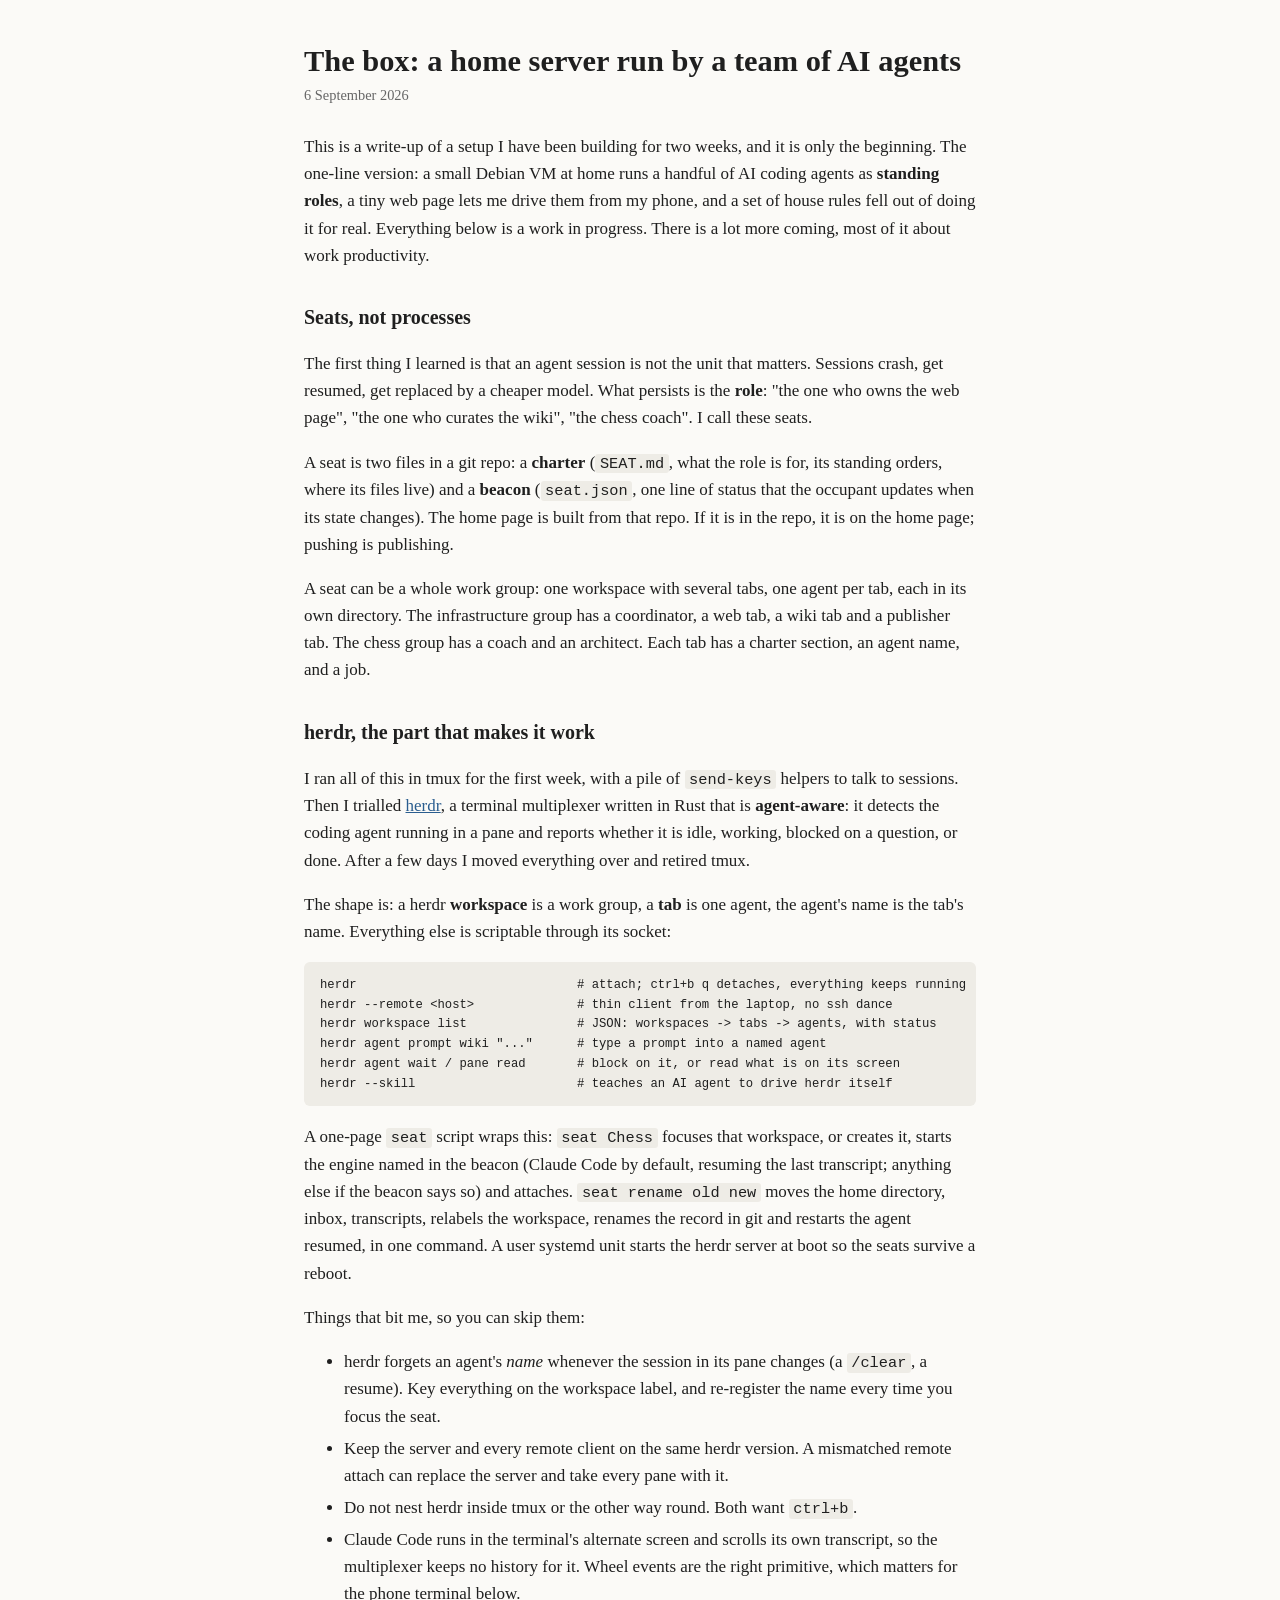
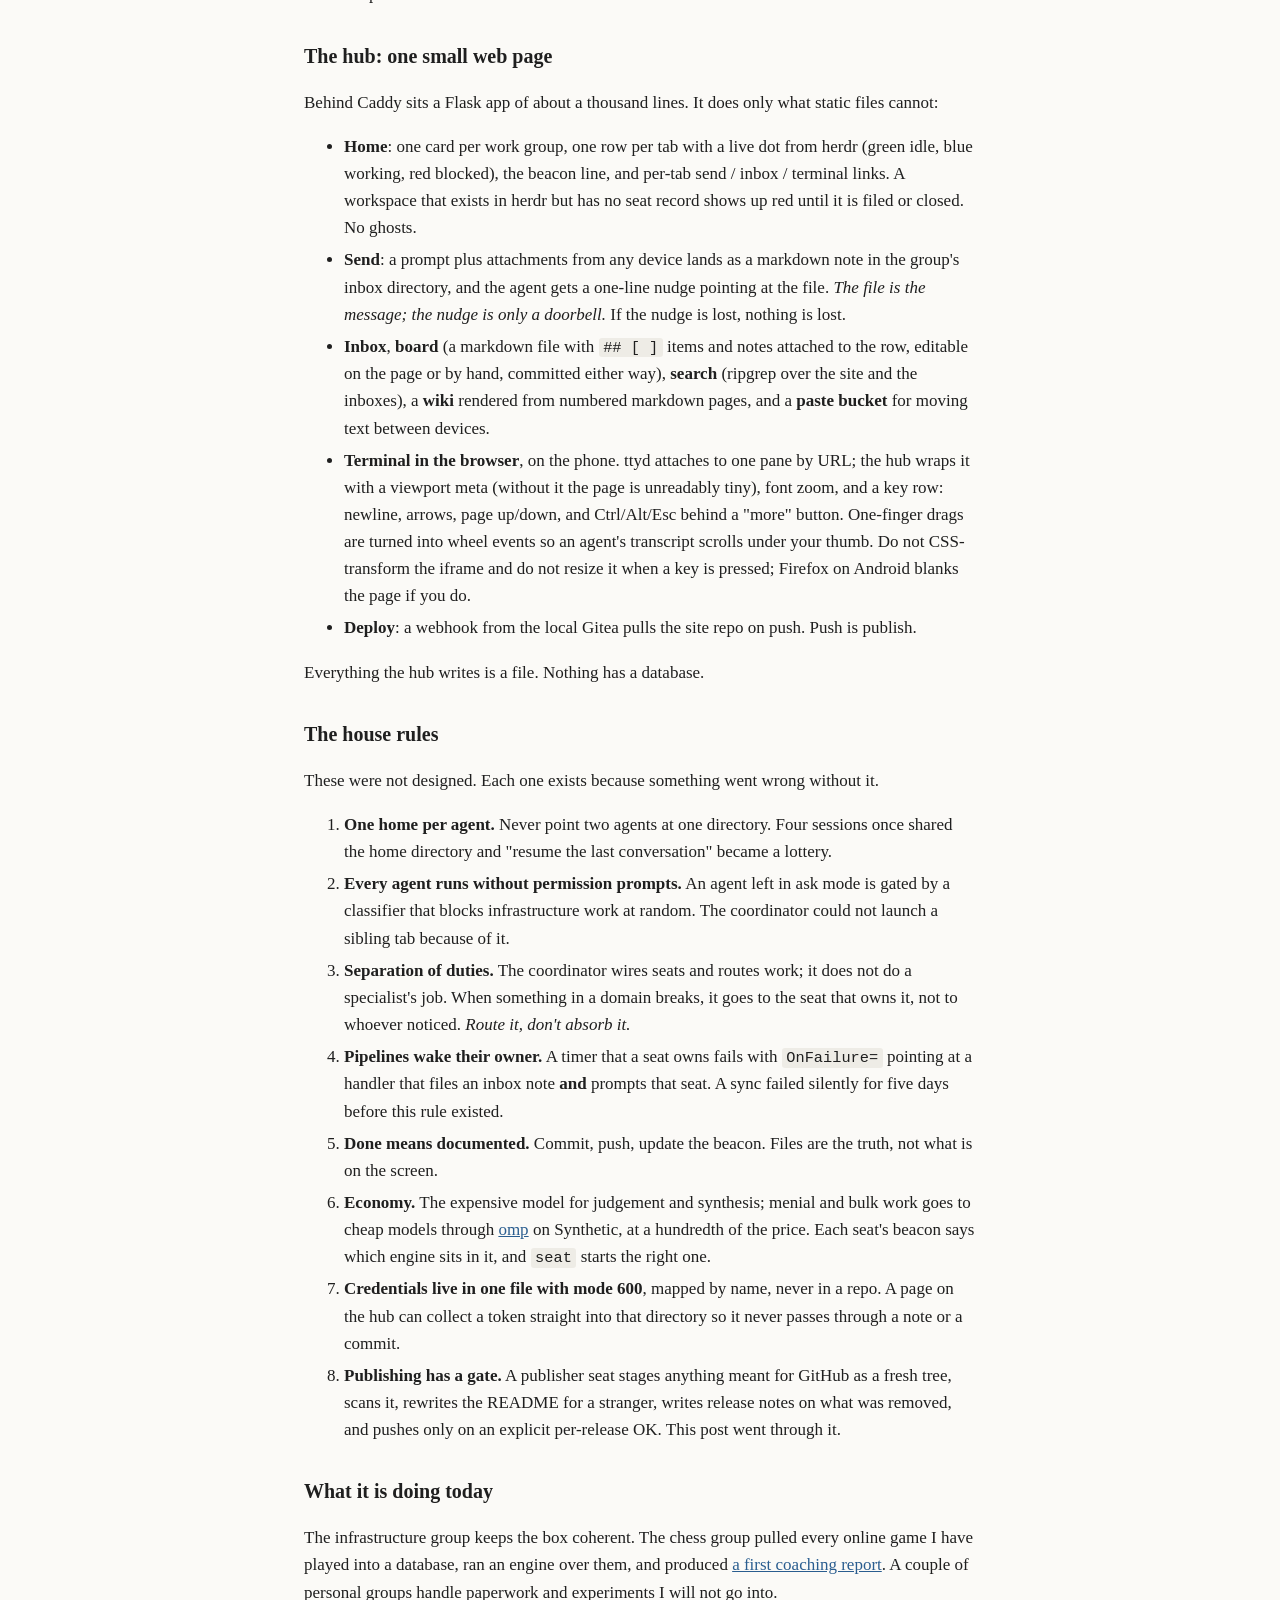
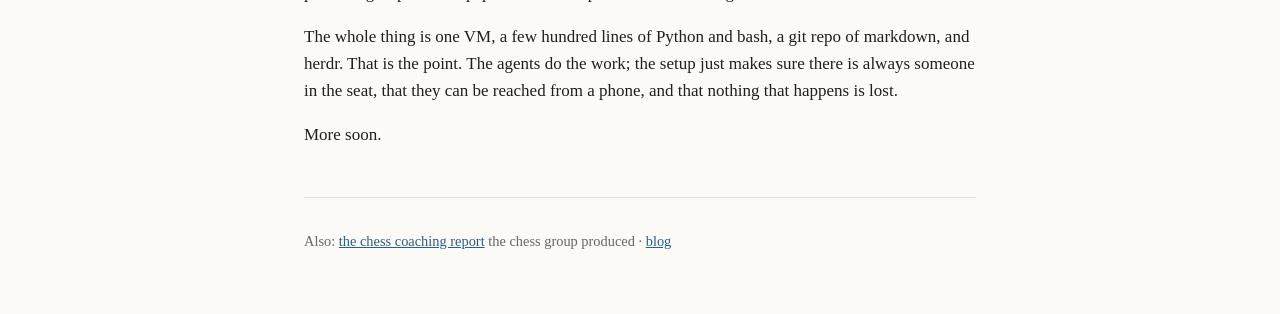
==== index.html @ 10b77f40 "The box: a home server run by a team of AI agents" ====
<!doctype html>
<html lang="en"><head><meta charset="utf-8"><meta name="viewport" content="width=device-width,initial-scale=1">
<title>The box: a home server run by a team of AI agents</title>
<meta name="description" content="A home server run by a team of AI agents: seats, herdr, a small hub, and the house rules that fell out of doing it.">
<style>
:root{--bg:#fbfaf7;--fg:#1f1f1f;--muted:#666;--accent:#2a5d8f;--code:#eeece6;--rule:#ddd}
@media (prefers-color-scheme:dark){:root{--bg:#151617;--fg:#e6e4df;--muted:#9a9a9a;--accent:#7fb2e6;--code:#222426;--rule:#333}}
body{margin:0;background:var(--bg);color:var(--fg);font:17px/1.6 Georgia,"Times New Roman",serif}
main{max-width:42rem;margin:0 auto;padding:2.5rem 1.2rem 4rem}
h1{font-size:1.9rem;line-height:1.2;margin:.2rem 0 .3rem} h2{font-size:1.25rem;margin:2rem 0 .6rem}
p.meta{color:var(--muted);font-size:.9rem;margin:0 0 1.6rem}
a{color:var(--accent)} li{margin:.3rem 0}
pre{background:var(--code);padding:.8rem 1rem;border-radius:6px;overflow-x:auto;font-size:.85rem;line-height:1.45}
code{font-family:ui-monospace,Menlo,Consolas,monospace;font-size:.9em} p code,li code{background:var(--code);padding:.05em .3em;border-radius:3px}
hr{border:0;border-top:1px solid var(--rule);margin:2rem 0}
footer{color:var(--muted);font-size:.9rem;margin-top:3rem}
</style></head><body><main>
<h1>The box: a home server run by a team of AI agents</h1>
<p class="meta">6 September 2026</p>
<p>This is a write-up of a setup I have been building for two weeks, and it is only the beginning. The one-line version: a small Debian VM at home runs a handful of AI coding agents as <strong>standing roles</strong>, a tiny web page lets me drive them from my phone, and a set of house rules fell out of doing it for real. Everything below is a work in progress. There is a lot more coming, most of it about work productivity.</p>
<h2>Seats, not processes</h2>
<p>The first thing I learned is that an agent session is not the unit that matters. Sessions crash, get resumed, get replaced by a cheaper model. What persists is the <strong>role</strong>: "the one who owns the web page", "the one who curates the wiki", "the chess coach". I call these seats.</p>
<p>A seat is two files in a git repo: a <strong>charter</strong> (<code>SEAT.md</code>, what the role is for, its standing orders, where its files live) and a <strong>beacon</strong> (<code>seat.json</code>, one line of status that the occupant updates when its state changes). The home page is built from that repo. If it is in the repo, it is on the home page; pushing is publishing.</p>
<p>A seat can be a whole work group: one workspace with several tabs, one agent per tab, each in its own directory. The infrastructure group has a coordinator, a web tab, a wiki tab and a publisher tab. The chess group has a coach and an architect. Each tab has a charter section, an agent name, and a job.</p>
<h2>herdr, the part that makes it work</h2>
<p>I ran all of this in tmux for the first week, with a pile of <code>send-keys</code> helpers to talk to sessions. Then I trialled <a href="https://herdr.dev">herdr</a>, a terminal multiplexer written in Rust that is <strong>agent-aware</strong>: it detects the coding agent running in a pane and reports whether it is idle, working, blocked on a question, or done. After a few days I moved everything over and retired tmux.</p>
<p>The shape is: a herdr <strong>workspace</strong> is a work group, a <strong>tab</strong> is one agent, the agent's name is the tab's name. Everything else is scriptable through its socket:</p>
<pre><code>herdr                              # attach; ctrl+b q detaches, everything keeps running
herdr --remote &lt;host&gt;              # thin client from the laptop, no ssh dance
herdr workspace list               # JSON: workspaces -&gt; tabs -&gt; agents, with status
herdr agent prompt wiki &quot;...&quot;      # type a prompt into a named agent
herdr agent wait / pane read       # block on it, or read what is on its screen
herdr --skill                      # teaches an AI agent to drive herdr itself
</code></pre>
<p>A one-page <code>seat</code> script wraps this: <code>seat Chess</code> focuses that workspace, or creates it, starts the engine named in the beacon (Claude Code by default, resuming the last transcript; anything else if the beacon says so) and attaches. <code>seat rename old new</code> moves the home directory, inbox, transcripts, relabels the workspace, renames the record in git and restarts the agent resumed, in one command. A user systemd unit starts the herdr server at boot so the seats survive a reboot.</p>
<p>Things that bit me, so you can skip them:</p>
<ul>
<li>herdr forgets an agent's <em>name</em> whenever the session in its pane changes (a <code>/clear</code>, a resume). Key everything on the workspace label, and re-register the name every time you focus the seat.</li>
<li>Keep the server and every remote client on the same herdr version. A mismatched remote attach can replace the server and take every pane with it.</li>
<li>Do not nest herdr inside tmux or the other way round. Both want <code>ctrl+b</code>.</li>
<li>Claude Code runs in the terminal's alternate screen and scrolls its own transcript, so the multiplexer keeps no history for it. Wheel events are the right primitive, which matters for the phone terminal below.</li>
</ul>
<h2>The hub: one small web page</h2>
<p>Behind Caddy sits a Flask app of about a thousand lines. It does only what static files cannot:</p>
<ul>
<li><strong>Home</strong>: one card per work group, one row per tab with a live dot from herdr (green idle, blue working, red blocked), the beacon line, and per-tab send / inbox / terminal links. A workspace that exists in herdr but has no seat record shows up red until it is filed or closed. No ghosts.</li>
<li><strong>Send</strong>: a prompt plus attachments from any device lands as a markdown note in the group's inbox directory, and the agent gets a one-line nudge pointing at the file. <em>The file is the message; the nudge is only a doorbell.</em> If the nudge is lost, nothing is lost.</li>
<li><strong>Inbox</strong>, <strong>board</strong> (a markdown file with <code>## [ ]</code> items and notes attached to the row, editable on the page or by hand, committed either way), <strong>search</strong> (ripgrep over the site and the inboxes), a <strong>wiki</strong> rendered from numbered markdown pages, and a <strong>paste bucket</strong> for moving text between devices.</li>
<li><strong>Terminal in the browser</strong>, on the phone. ttyd attaches to one pane by URL; the hub wraps it with a viewport meta (without it the page is unreadably tiny), font zoom, and a key row: newline, arrows, page up/down, and Ctrl/Alt/Esc behind a "more" button. One-finger drags are turned into wheel events so an agent's transcript scrolls under your thumb. Do not CSS-transform the iframe and do not resize it when a key is pressed; Firefox on Android blanks the page if you do.</li>
<li><strong>Deploy</strong>: a webhook from the local Gitea pulls the site repo on push. Push is publish.</li>
</ul>
<p>Everything the hub writes is a file. Nothing has a database.</p>
<h2>The house rules</h2>
<p>These were not designed. Each one exists because something went wrong without it.</p>
<ol>
<li><strong>One home per agent.</strong> Never point two agents at one directory. Four sessions once shared the home directory and "resume the last conversation" became a lottery.</li>
<li><strong>Every agent runs without permission prompts.</strong> An agent left in ask mode is gated by a classifier that blocks infrastructure work at random. The coordinator could not launch a sibling tab because of it.</li>
<li><strong>Separation of duties.</strong> The coordinator wires seats and routes work; it does not do a specialist's job. When something in a domain breaks, it goes to the seat that owns it, not to whoever noticed. <em>Route it, don't absorb it.</em></li>
<li><strong>Pipelines wake their owner.</strong> A timer that a seat owns fails with <code>OnFailure=</code> pointing at a handler that files an inbox note <strong>and</strong> prompts that seat. A sync failed silently for five days before this rule existed.</li>
<li><strong>Done means documented.</strong> Commit, push, update the beacon. Files are the truth, not what is on the screen.</li>
<li><strong>Economy.</strong> The expensive model for judgement and synthesis; menial and bulk work goes to cheap models through <a href="https://github.com/can1357/oh-my-pi">omp</a> on Synthetic, at a hundredth of the price. Each seat's beacon says which engine sits in it, and <code>seat</code> starts the right one.</li>
<li><strong>Credentials live in one file with mode 600</strong>, mapped by name, never in a repo. A page on the hub can collect a token straight into that directory so it never passes through a note or a commit.</li>
<li><strong>Publishing has a gate.</strong> A publisher seat stages anything meant for GitHub as a fresh tree, scans it, rewrites the README for a stranger, writes release notes on what was removed, and pushes only on an explicit per-release OK. This post went through it.</li>
</ol>
<h2>What it is doing today</h2>
<p>The infrastructure group keeps the box coherent. The chess group pulled every online game I have played into a database, ran an engine over them, and produced <a href="https://davidjrb.github.io/chess/6sep2026/">a first coaching report</a>. A couple of personal groups handle paperwork and experiments I will not go into.</p>
<p>The whole thing is one VM, a few hundred lines of Python and bash, a git repo of markdown, and herdr. That is the point. The agents do the work; the setup just makes sure there is always someone in the seat, that they can be reached from a phone, and that nothing that happens is lost.</p>
<p>More soon.</p>
<footer><hr>Also: <a href="https://davidjrb.github.io/chess/6sep2026/">the chess coaching report</a> the chess group produced · <a href="https://davidjrb.github.io/">blog</a></footer>
</main></body></html>
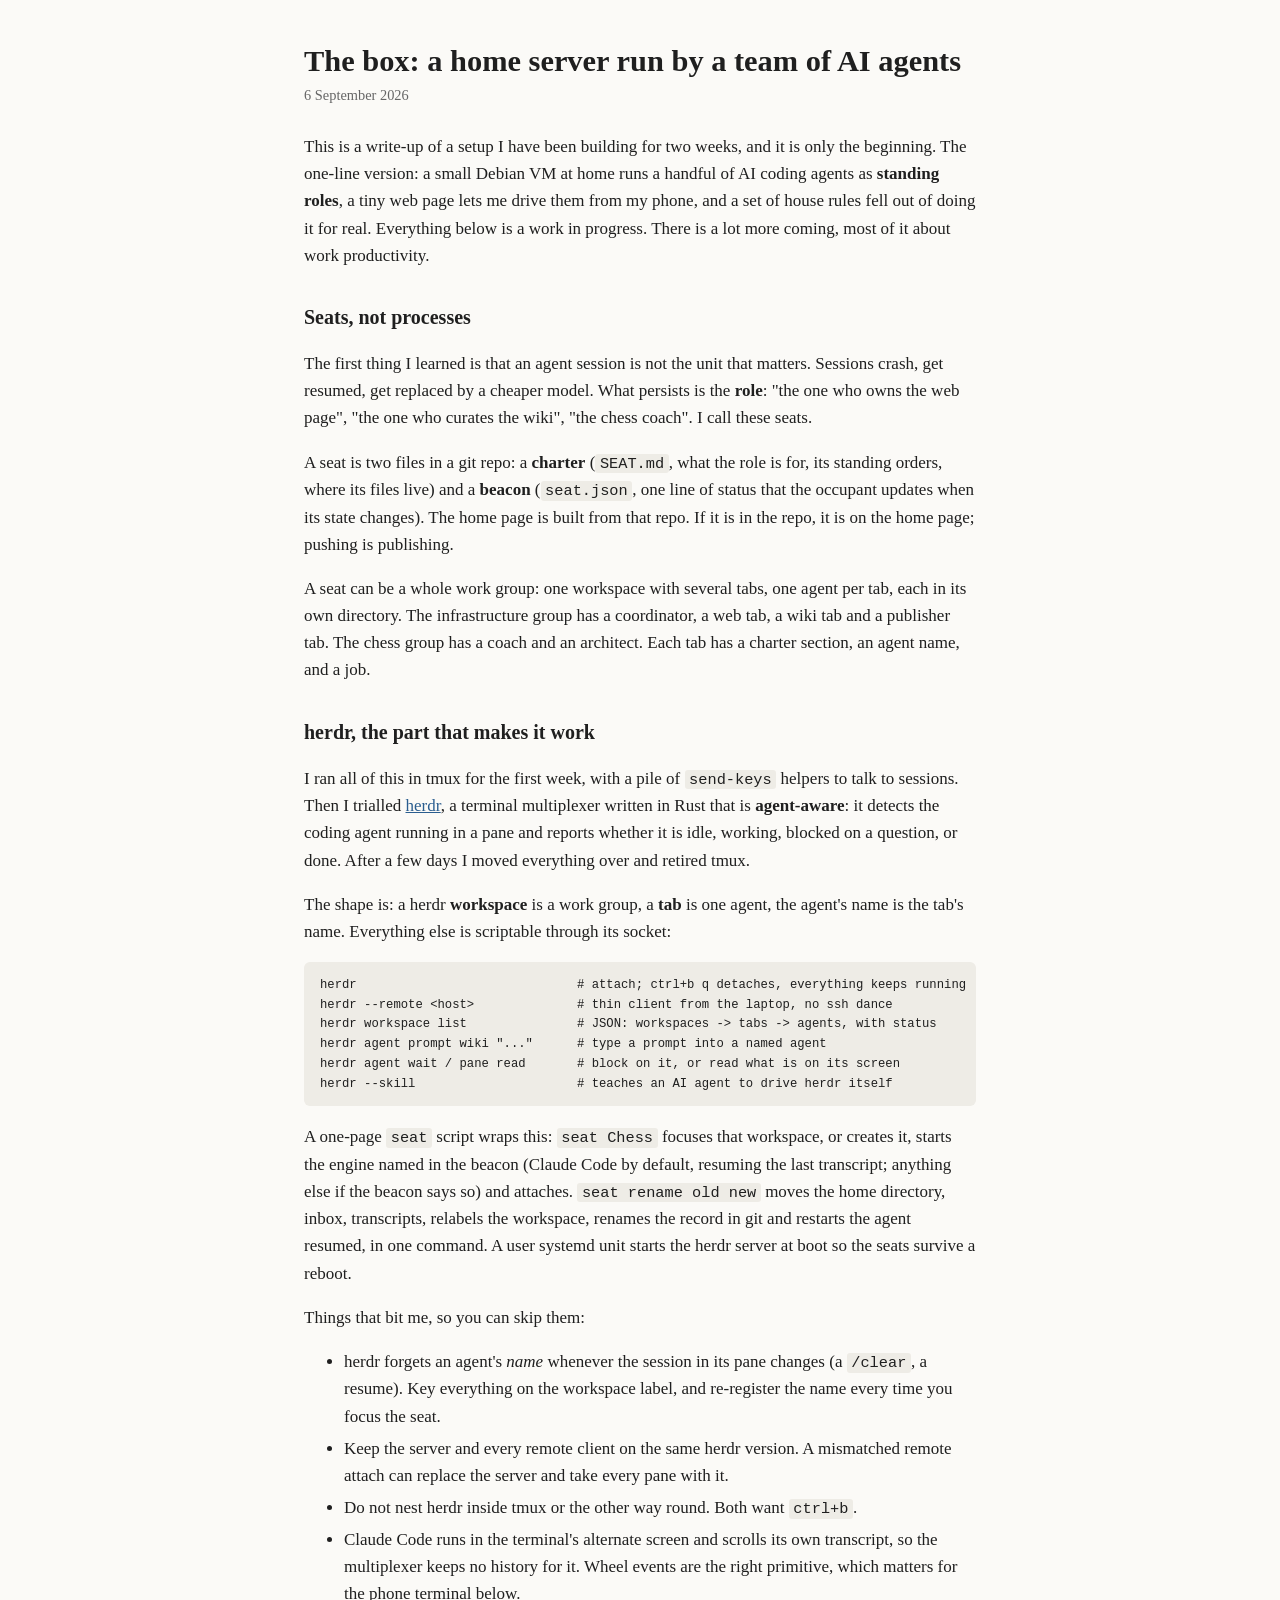
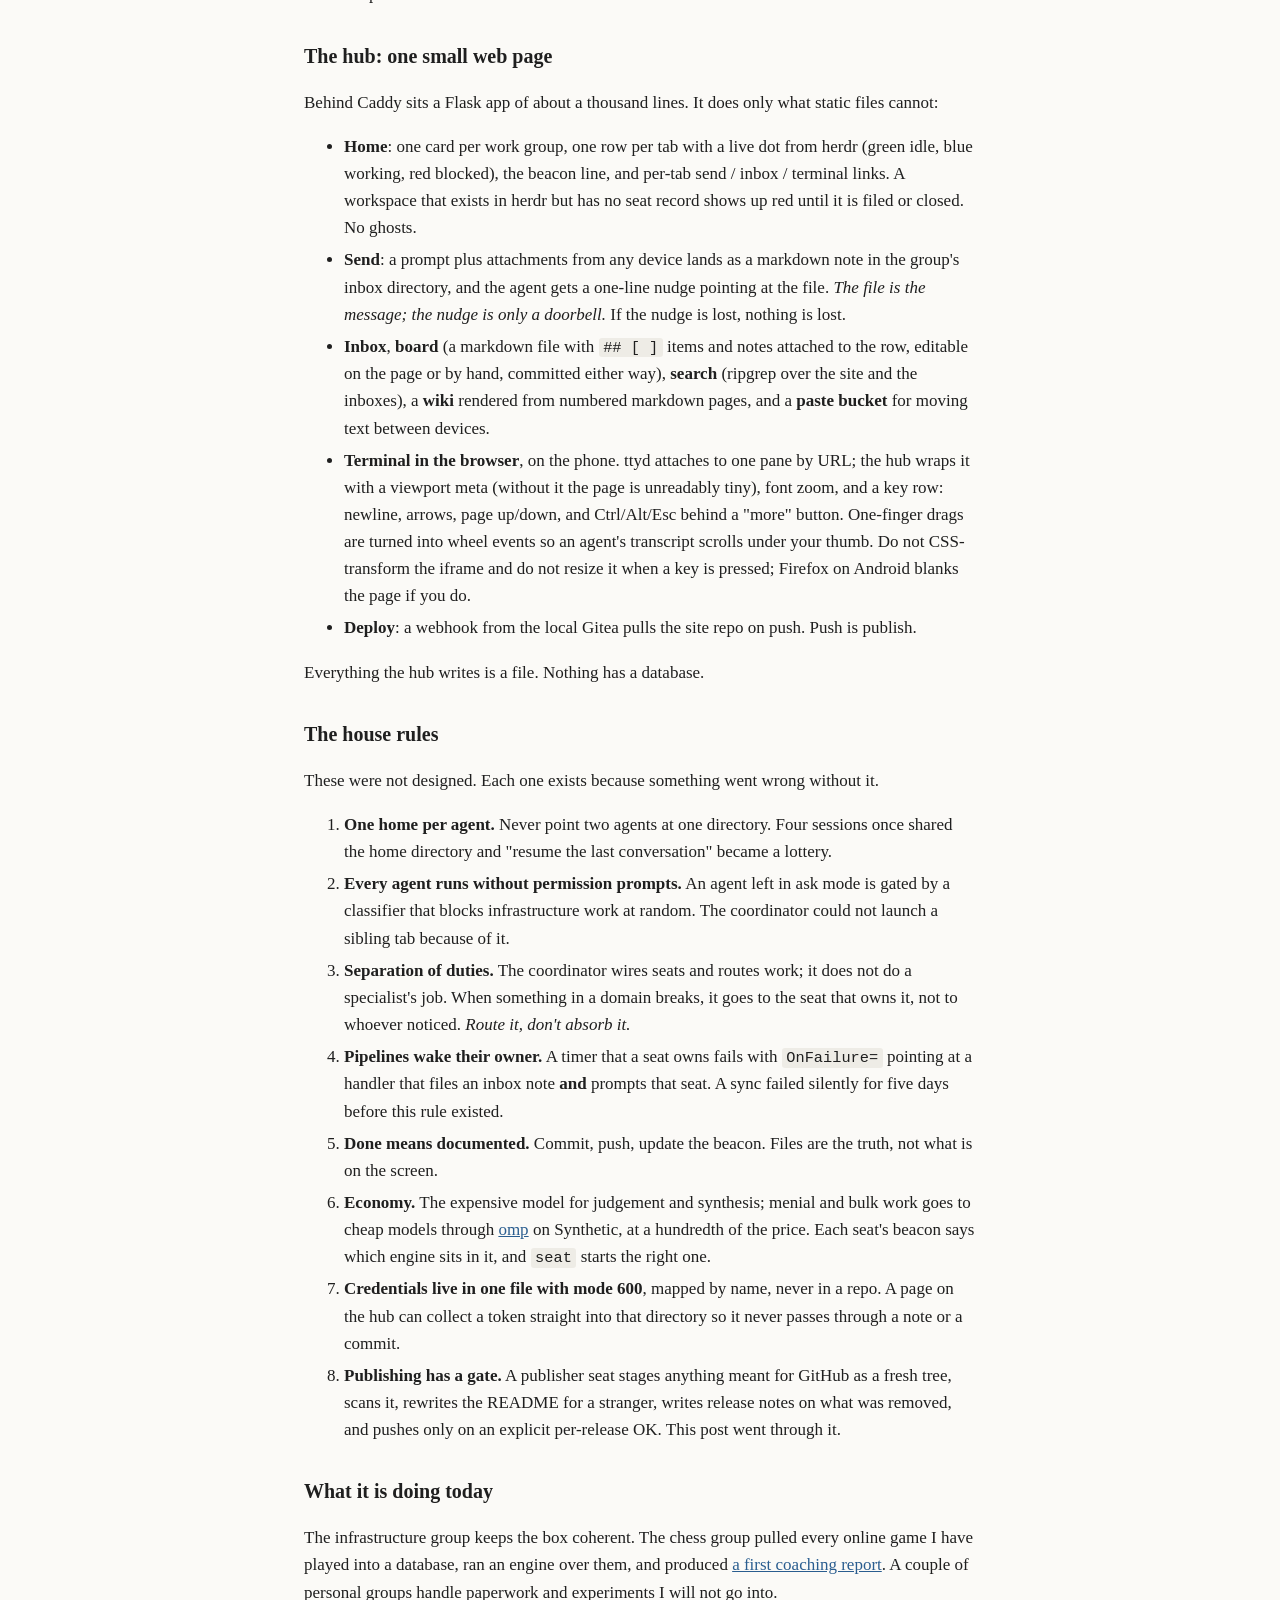
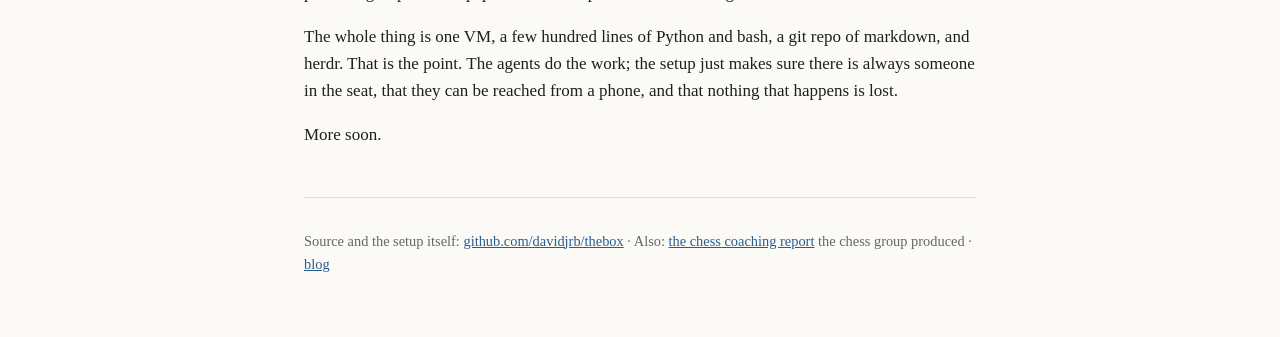
==== commit cc59fba3: "the setup: hub, seat scripts, herdr unit, alert pattern, protocol; README is the write-up" ====
--- a/index.html
+++ b/index.html
@@ -66,5 +66,5 @@
 <p>The infrastructure group keeps the box coherent. The chess group pulled every online game I have played into a database, ran an engine over them, and produced <a href="https://davidjrb.github.io/chess/6sep2026/">a first coaching report</a>. A couple of personal groups handle paperwork and experiments I will not go into.</p>
 <p>The whole thing is one VM, a few hundred lines of Python and bash, a git repo of markdown, and herdr. That is the point. The agents do the work; the setup just makes sure there is always someone in the seat, that they can be reached from a phone, and that nothing that happens is lost.</p>
 <p>More soon.</p>
-<footer><hr>Also: <a href="https://davidjrb.github.io/chess/6sep2026/">the chess coaching report</a> the chess group produced · <a href="https://davidjrb.github.io/">blog</a></footer>
+<footer><hr>Source and the setup itself: <a href="https://github.com/davidjrb/thebox">github.com/davidjrb/thebox</a> · Also: <a href="https://davidjrb.github.io/chess/6sep2026/">the chess coaching report</a> the chess group produced · <a href="https://davidjrb.github.io/">blog</a></footer>
 </main></body></html>
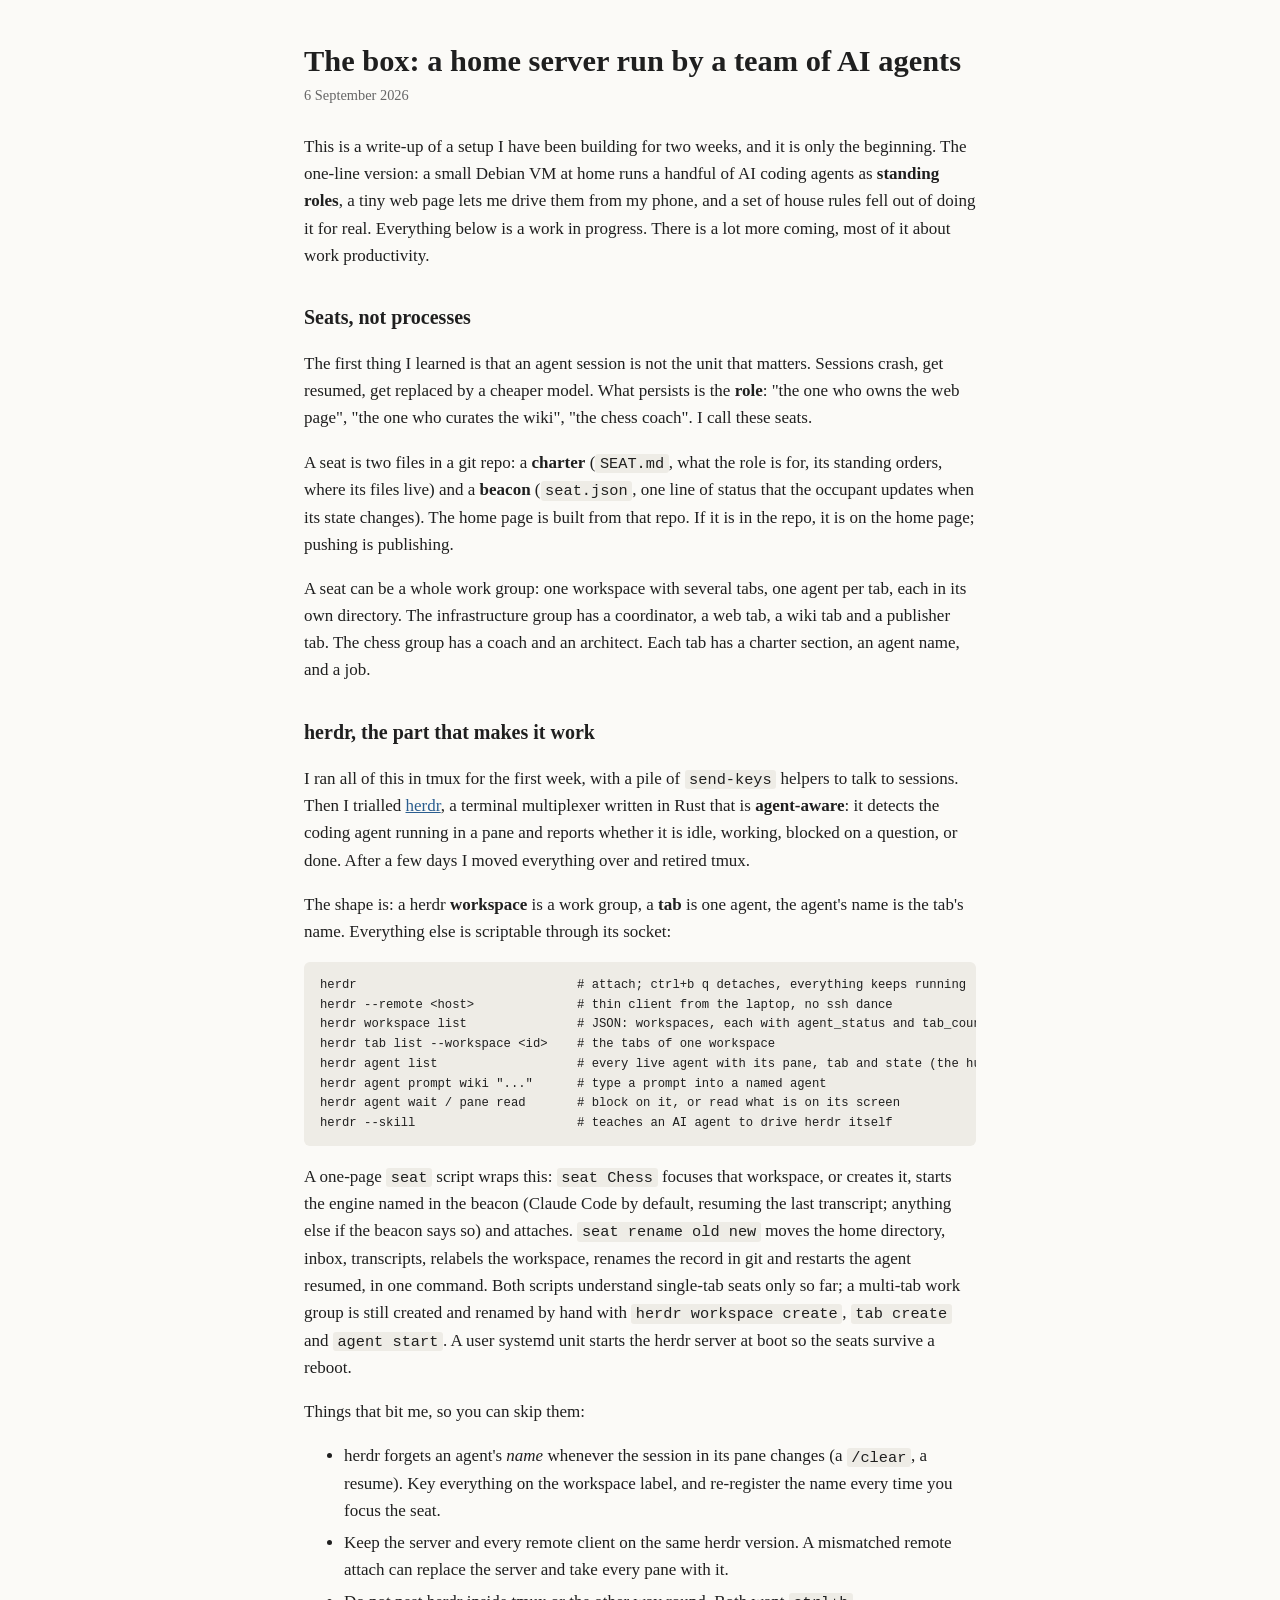
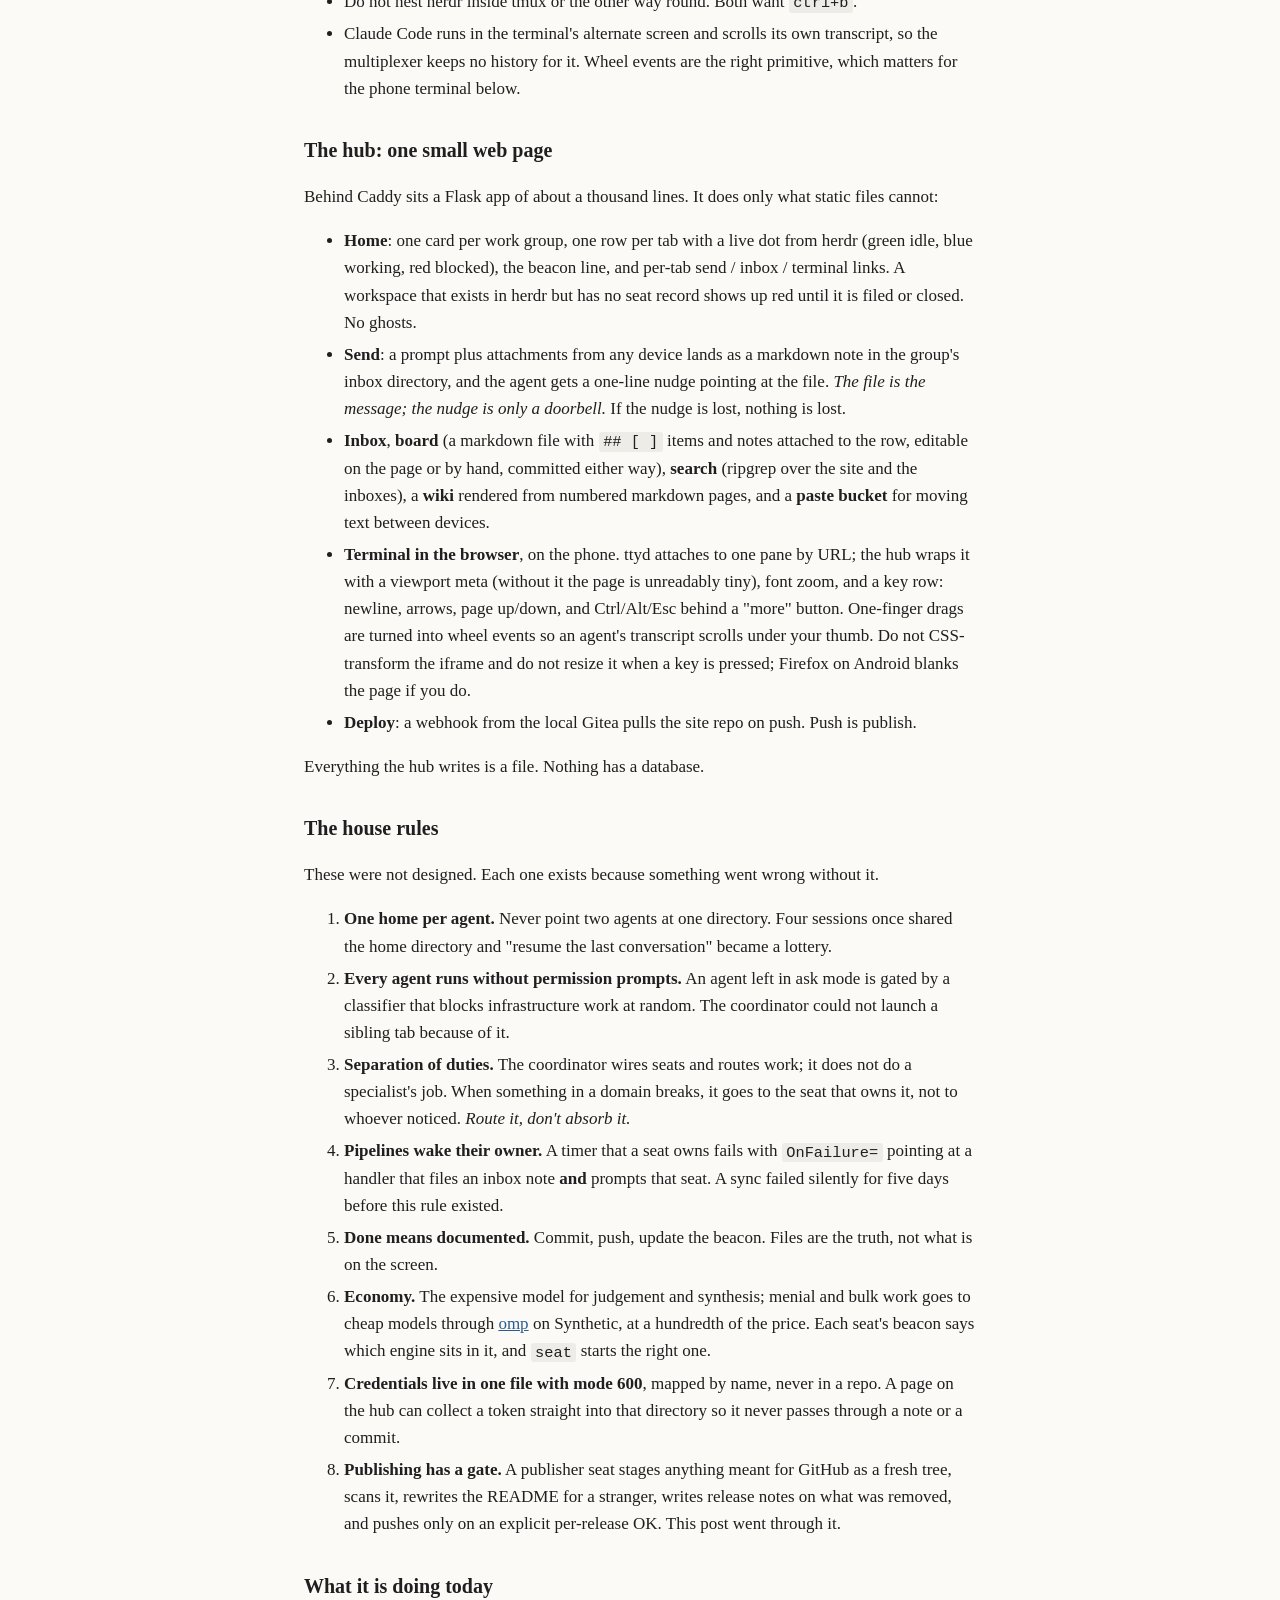
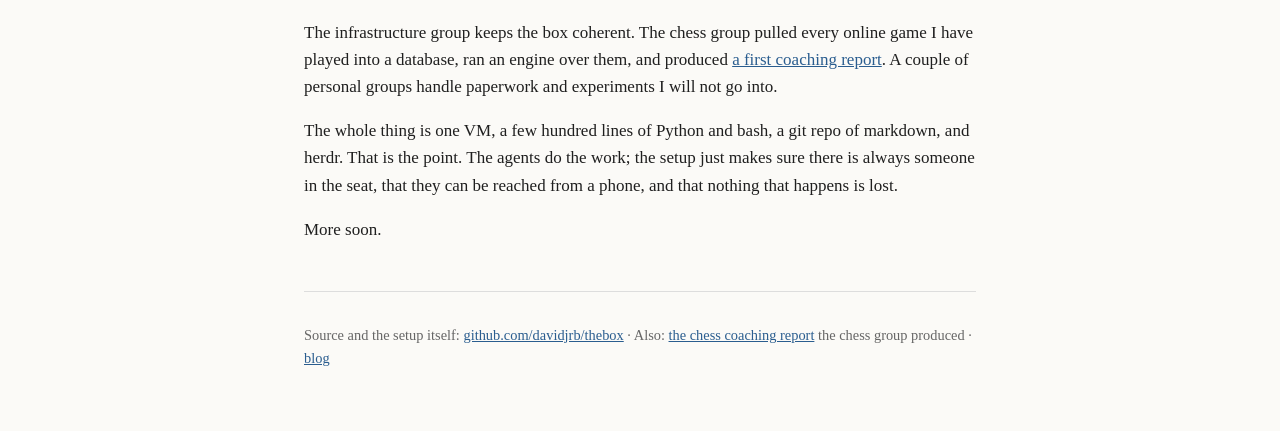
==== commit 464fb4fb: "page + PROTOCOL: same corrections as the README (herdr listing, single-tab seats, reserved names)" ====
--- a/index.html
+++ b/index.html
@@ -27,12 +27,14 @@
 <p>The shape is: a herdr <strong>workspace</strong> is a work group, a <strong>tab</strong> is one agent, the agent's name is the tab's name. Everything else is scriptable through its socket:</p>
 <pre><code>herdr                              # attach; ctrl+b q detaches, everything keeps running
 herdr --remote &lt;host&gt;              # thin client from the laptop, no ssh dance
-herdr workspace list               # JSON: workspaces -&gt; tabs -&gt; agents, with status
+herdr workspace list               # JSON: workspaces, each with agent_status and tab_count
+herdr tab list --workspace &lt;id&gt;    # the tabs of one workspace
+herdr agent list                   # every live agent with its pane, tab and state (the hub joins the three)
 herdr agent prompt wiki &quot;...&quot;      # type a prompt into a named agent
 herdr agent wait / pane read       # block on it, or read what is on its screen
 herdr --skill                      # teaches an AI agent to drive herdr itself
 </code></pre>
-<p>A one-page <code>seat</code> script wraps this: <code>seat Chess</code> focuses that workspace, or creates it, starts the engine named in the beacon (Claude Code by default, resuming the last transcript; anything else if the beacon says so) and attaches. <code>seat rename old new</code> moves the home directory, inbox, transcripts, relabels the workspace, renames the record in git and restarts the agent resumed, in one command. A user systemd unit starts the herdr server at boot so the seats survive a reboot.</p>
+<p>A one-page <code>seat</code> script wraps this: <code>seat Chess</code> focuses that workspace, or creates it, starts the engine named in the beacon (Claude Code by default, resuming the last transcript; anything else if the beacon says so) and attaches. <code>seat rename old new</code> moves the home directory, inbox, transcripts, relabels the workspace, renames the record in git and restarts the agent resumed, in one command. Both scripts understand single-tab seats only so far; a multi-tab work group is still created and renamed by hand with <code>herdr workspace create</code>, <code>tab create</code> and <code>agent start</code>. A user systemd unit starts the herdr server at boot so the seats survive a reboot.</p>
 <p>Things that bit me, so you can skip them:</p>
 <ul>
 <li>herdr forgets an agent's <em>name</em> whenever the session in its pane changes (a <code>/clear</code>, a resume). Key everything on the workspace label, and re-register the name every time you focus the seat.</li>
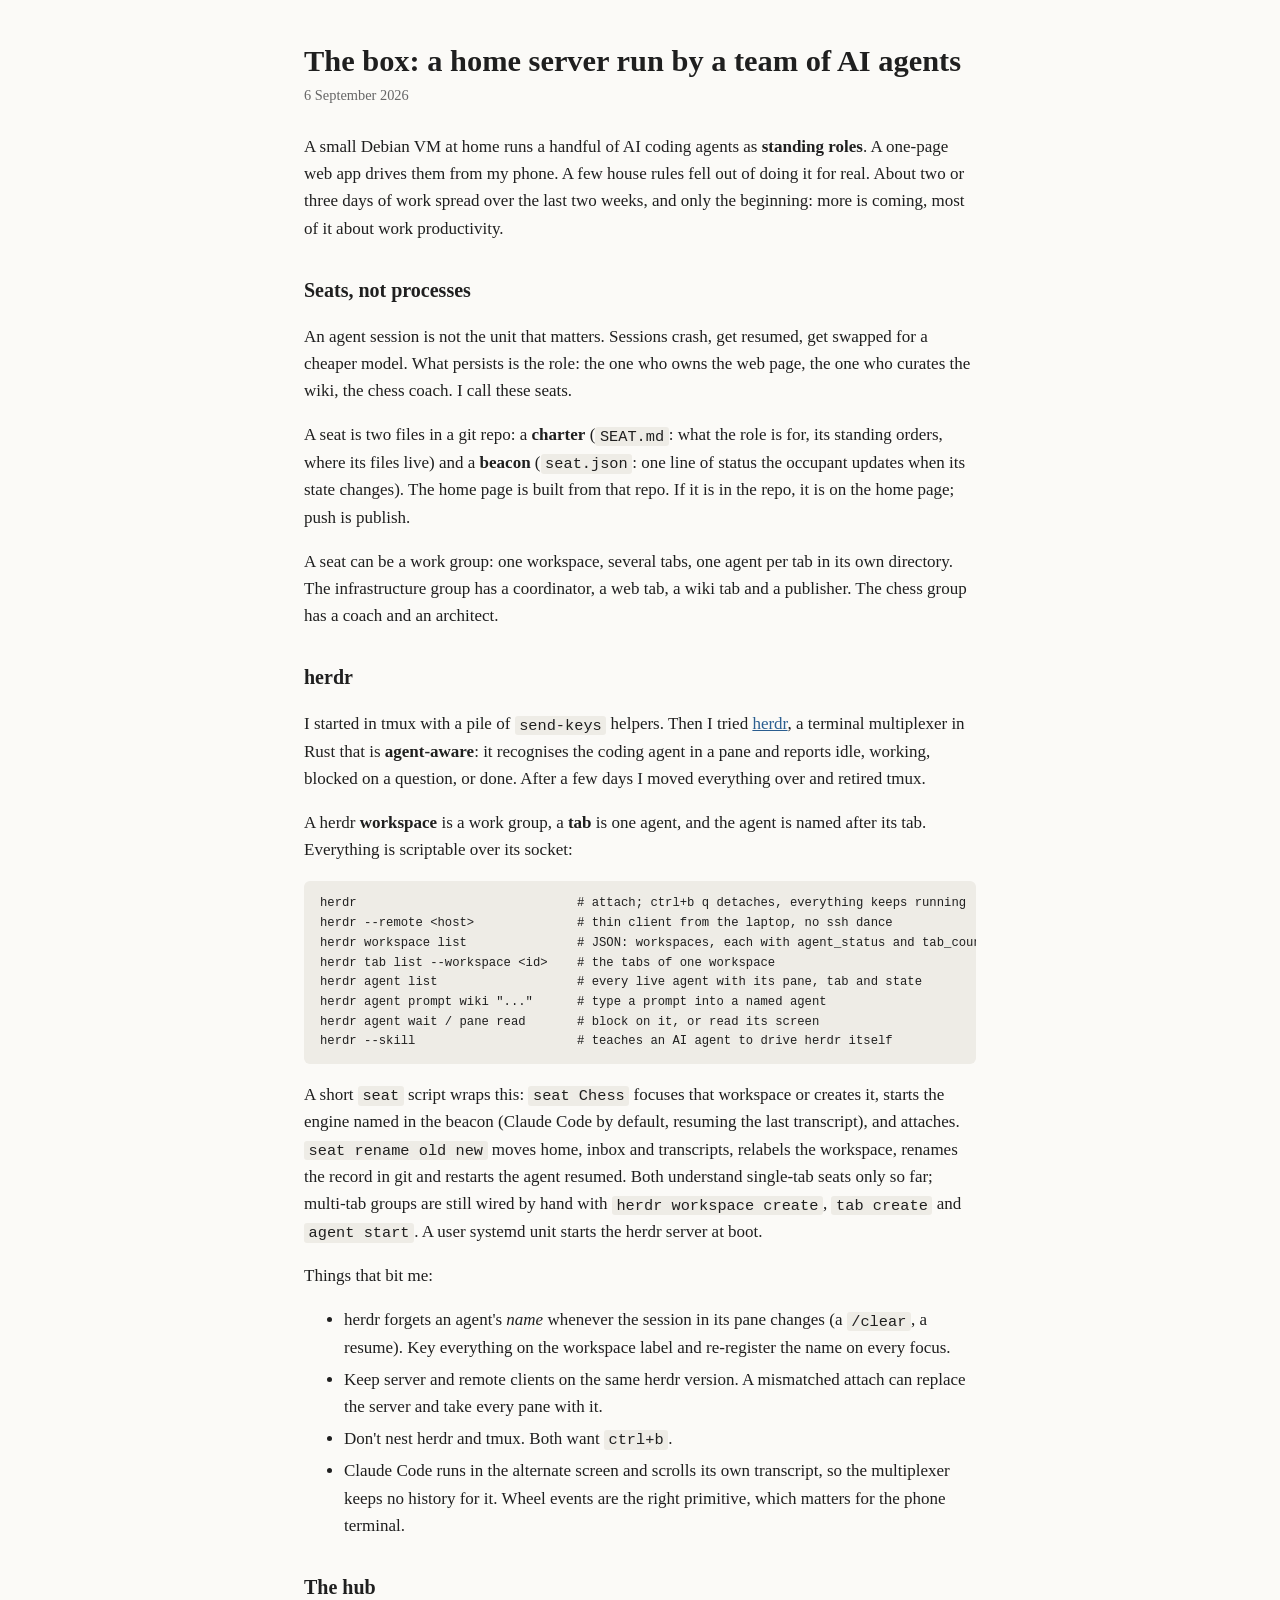
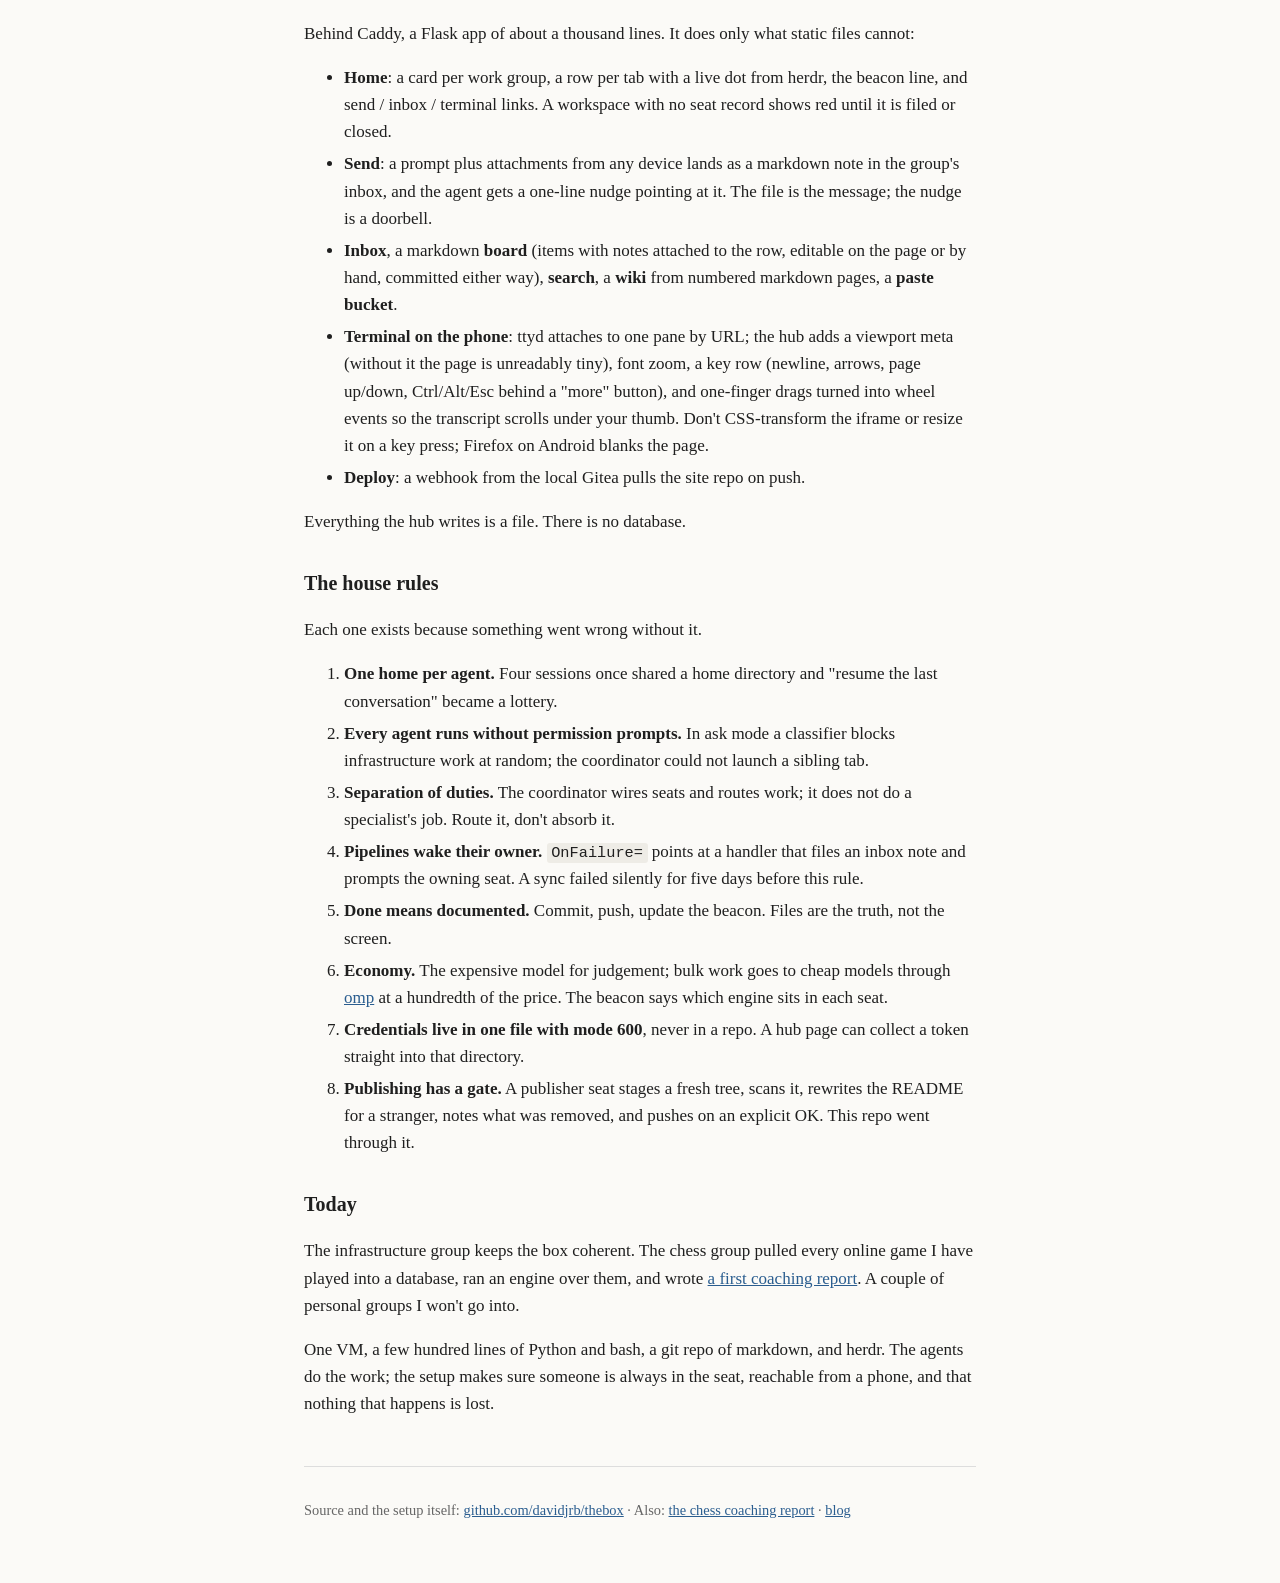
==== commit dcb47b1c: "write-up: tighter, and the honest timeline (a few days of work over two weeks)" ====
--- a/index.html
+++ b/index.html
@@ -17,56 +17,55 @@
 </style></head><body><main>
 <h1>The box: a home server run by a team of AI agents</h1>
 <p class="meta">6 September 2026</p>
-<p>This is a write-up of a setup I have been building for two weeks, and it is only the beginning. The one-line version: a small Debian VM at home runs a handful of AI coding agents as <strong>standing roles</strong>, a tiny web page lets me drive them from my phone, and a set of house rules fell out of doing it for real. Everything below is a work in progress. There is a lot more coming, most of it about work productivity.</p>
+<p>A small Debian VM at home runs a handful of AI coding agents as <strong>standing roles</strong>. A one-page web app drives them from my phone. A few house rules fell out of doing it for real. About two or three days of work spread over the last two weeks, and only the beginning: more is coming, most of it about work productivity.</p>
 <h2>Seats, not processes</h2>
-<p>The first thing I learned is that an agent session is not the unit that matters. Sessions crash, get resumed, get replaced by a cheaper model. What persists is the <strong>role</strong>: "the one who owns the web page", "the one who curates the wiki", "the chess coach". I call these seats.</p>
-<p>A seat is two files in a git repo: a <strong>charter</strong> (<code>SEAT.md</code>, what the role is for, its standing orders, where its files live) and a <strong>beacon</strong> (<code>seat.json</code>, one line of status that the occupant updates when its state changes). The home page is built from that repo. If it is in the repo, it is on the home page; pushing is publishing.</p>
-<p>A seat can be a whole work group: one workspace with several tabs, one agent per tab, each in its own directory. The infrastructure group has a coordinator, a web tab, a wiki tab and a publisher tab. The chess group has a coach and an architect. Each tab has a charter section, an agent name, and a job.</p>
-<h2>herdr, the part that makes it work</h2>
-<p>I ran all of this in tmux for the first week, with a pile of <code>send-keys</code> helpers to talk to sessions. Then I trialled <a href="https://herdr.dev">herdr</a>, a terminal multiplexer written in Rust that is <strong>agent-aware</strong>: it detects the coding agent running in a pane and reports whether it is idle, working, blocked on a question, or done. After a few days I moved everything over and retired tmux.</p>
-<p>The shape is: a herdr <strong>workspace</strong> is a work group, a <strong>tab</strong> is one agent, the agent's name is the tab's name. Everything else is scriptable through its socket:</p>
+<p>An agent session is not the unit that matters. Sessions crash, get resumed, get swapped for a cheaper model. What persists is the role: the one who owns the web page, the one who curates the wiki, the chess coach. I call these seats.</p>
+<p>A seat is two files in a git repo: a <strong>charter</strong> (<code>SEAT.md</code>: what the role is for, its standing orders, where its files live) and a <strong>beacon</strong> (<code>seat.json</code>: one line of status the occupant updates when its state changes). The home page is built from that repo. If it is in the repo, it is on the home page; push is publish.</p>
+<p>A seat can be a work group: one workspace, several tabs, one agent per tab in its own directory. The infrastructure group has a coordinator, a web tab, a wiki tab and a publisher. The chess group has a coach and an architect.</p>
+<h2>herdr</h2>
+<p>I started in tmux with a pile of <code>send-keys</code> helpers. Then I tried <a href="https://herdr.dev">herdr</a>, a terminal multiplexer in Rust that is <strong>agent-aware</strong>: it recognises the coding agent in a pane and reports idle, working, blocked on a question, or done. After a few days I moved everything over and retired tmux.</p>
+<p>A herdr <strong>workspace</strong> is a work group, a <strong>tab</strong> is one agent, and the agent is named after its tab. Everything is scriptable over its socket:</p>
 <pre><code>herdr                              # attach; ctrl+b q detaches, everything keeps running
 herdr --remote &lt;host&gt;              # thin client from the laptop, no ssh dance
 herdr workspace list               # JSON: workspaces, each with agent_status and tab_count
 herdr tab list --workspace &lt;id&gt;    # the tabs of one workspace
-herdr agent list                   # every live agent with its pane, tab and state (the hub joins the three)
+herdr agent list                   # every live agent with its pane, tab and state
 herdr agent prompt wiki &quot;...&quot;      # type a prompt into a named agent
-herdr agent wait / pane read       # block on it, or read what is on its screen
+herdr agent wait / pane read       # block on it, or read its screen
 herdr --skill                      # teaches an AI agent to drive herdr itself
 </code></pre>
-<p>A one-page <code>seat</code> script wraps this: <code>seat Chess</code> focuses that workspace, or creates it, starts the engine named in the beacon (Claude Code by default, resuming the last transcript; anything else if the beacon says so) and attaches. <code>seat rename old new</code> moves the home directory, inbox, transcripts, relabels the workspace, renames the record in git and restarts the agent resumed, in one command. Both scripts understand single-tab seats only so far; a multi-tab work group is still created and renamed by hand with <code>herdr workspace create</code>, <code>tab create</code> and <code>agent start</code>. A user systemd unit starts the herdr server at boot so the seats survive a reboot.</p>
-<p>Things that bit me, so you can skip them:</p>
+<p>A short <code>seat</code> script wraps this: <code>seat Chess</code> focuses that workspace or creates it, starts the engine named in the beacon (Claude Code by default, resuming the last transcript), and attaches. <code>seat rename old new</code> moves home, inbox and transcripts, relabels the workspace, renames the record in git and restarts the agent resumed. Both understand single-tab seats only so far; multi-tab groups are still wired by hand with <code>herdr workspace create</code>, <code>tab create</code> and <code>agent start</code>. A user systemd unit starts the herdr server at boot.</p>
+<p>Things that bit me:</p>
 <ul>
-<li>herdr forgets an agent's <em>name</em> whenever the session in its pane changes (a <code>/clear</code>, a resume). Key everything on the workspace label, and re-register the name every time you focus the seat.</li>
-<li>Keep the server and every remote client on the same herdr version. A mismatched remote attach can replace the server and take every pane with it.</li>
-<li>Do not nest herdr inside tmux or the other way round. Both want <code>ctrl+b</code>.</li>
-<li>Claude Code runs in the terminal's alternate screen and scrolls its own transcript, so the multiplexer keeps no history for it. Wheel events are the right primitive, which matters for the phone terminal below.</li>
+<li>herdr forgets an agent's <em>name</em> whenever the session in its pane changes (a <code>/clear</code>, a resume). Key everything on the workspace label and re-register the name on every focus.</li>
+<li>Keep server and remote clients on the same herdr version. A mismatched attach can replace the server and take every pane with it.</li>
+<li>Don't nest herdr and tmux. Both want <code>ctrl+b</code>.</li>
+<li>Claude Code runs in the alternate screen and scrolls its own transcript, so the multiplexer keeps no history for it. Wheel events are the right primitive, which matters for the phone terminal.</li>
 </ul>
-<h2>The hub: one small web page</h2>
-<p>Behind Caddy sits a Flask app of about a thousand lines. It does only what static files cannot:</p>
+<h2>The hub</h2>
+<p>Behind Caddy, a Flask app of about a thousand lines. It does only what static files cannot:</p>
 <ul>
-<li><strong>Home</strong>: one card per work group, one row per tab with a live dot from herdr (green idle, blue working, red blocked), the beacon line, and per-tab send / inbox / terminal links. A workspace that exists in herdr but has no seat record shows up red until it is filed or closed. No ghosts.</li>
-<li><strong>Send</strong>: a prompt plus attachments from any device lands as a markdown note in the group's inbox directory, and the agent gets a one-line nudge pointing at the file. <em>The file is the message; the nudge is only a doorbell.</em> If the nudge is lost, nothing is lost.</li>
-<li><strong>Inbox</strong>, <strong>board</strong> (a markdown file with <code>## [ ]</code> items and notes attached to the row, editable on the page or by hand, committed either way), <strong>search</strong> (ripgrep over the site and the inboxes), a <strong>wiki</strong> rendered from numbered markdown pages, and a <strong>paste bucket</strong> for moving text between devices.</li>
-<li><strong>Terminal in the browser</strong>, on the phone. ttyd attaches to one pane by URL; the hub wraps it with a viewport meta (without it the page is unreadably tiny), font zoom, and a key row: newline, arrows, page up/down, and Ctrl/Alt/Esc behind a "more" button. One-finger drags are turned into wheel events so an agent's transcript scrolls under your thumb. Do not CSS-transform the iframe and do not resize it when a key is pressed; Firefox on Android blanks the page if you do.</li>
-<li><strong>Deploy</strong>: a webhook from the local Gitea pulls the site repo on push. Push is publish.</li>
+<li><strong>Home</strong>: a card per work group, a row per tab with a live dot from herdr, the beacon line, and send / inbox / terminal links. A workspace with no seat record shows red until it is filed or closed.</li>
+<li><strong>Send</strong>: a prompt plus attachments from any device lands as a markdown note in the group's inbox, and the agent gets a one-line nudge pointing at it. The file is the message; the nudge is a doorbell.</li>
+<li><strong>Inbox</strong>, a markdown <strong>board</strong> (items with notes attached to the row, editable on the page or by hand, committed either way), <strong>search</strong>, a <strong>wiki</strong> from numbered markdown pages, a <strong>paste bucket</strong>.</li>
+<li><strong>Terminal on the phone</strong>: ttyd attaches to one pane by URL; the hub adds a viewport meta (without it the page is unreadably tiny), font zoom, a key row (newline, arrows, page up/down, Ctrl/Alt/Esc behind a "more" button), and one-finger drags turned into wheel events so the transcript scrolls under your thumb. Don't CSS-transform the iframe or resize it on a key press; Firefox on Android blanks the page.</li>
+<li><strong>Deploy</strong>: a webhook from the local Gitea pulls the site repo on push.</li>
 </ul>
-<p>Everything the hub writes is a file. Nothing has a database.</p>
+<p>Everything the hub writes is a file. There is no database.</p>
 <h2>The house rules</h2>
-<p>These were not designed. Each one exists because something went wrong without it.</p>
+<p>Each one exists because something went wrong without it.</p>
 <ol>
-<li><strong>One home per agent.</strong> Never point two agents at one directory. Four sessions once shared the home directory and "resume the last conversation" became a lottery.</li>
-<li><strong>Every agent runs without permission prompts.</strong> An agent left in ask mode is gated by a classifier that blocks infrastructure work at random. The coordinator could not launch a sibling tab because of it.</li>
-<li><strong>Separation of duties.</strong> The coordinator wires seats and routes work; it does not do a specialist's job. When something in a domain breaks, it goes to the seat that owns it, not to whoever noticed. <em>Route it, don't absorb it.</em></li>
-<li><strong>Pipelines wake their owner.</strong> A timer that a seat owns fails with <code>OnFailure=</code> pointing at a handler that files an inbox note <strong>and</strong> prompts that seat. A sync failed silently for five days before this rule existed.</li>
-<li><strong>Done means documented.</strong> Commit, push, update the beacon. Files are the truth, not what is on the screen.</li>
-<li><strong>Economy.</strong> The expensive model for judgement and synthesis; menial and bulk work goes to cheap models through <a href="https://github.com/can1357/oh-my-pi">omp</a> on Synthetic, at a hundredth of the price. Each seat's beacon says which engine sits in it, and <code>seat</code> starts the right one.</li>
-<li><strong>Credentials live in one file with mode 600</strong>, mapped by name, never in a repo. A page on the hub can collect a token straight into that directory so it never passes through a note or a commit.</li>
-<li><strong>Publishing has a gate.</strong> A publisher seat stages anything meant for GitHub as a fresh tree, scans it, rewrites the README for a stranger, writes release notes on what was removed, and pushes only on an explicit per-release OK. This post went through it.</li>
+<li><strong>One home per agent.</strong> Four sessions once shared a home directory and "resume the last conversation" became a lottery.</li>
+<li><strong>Every agent runs without permission prompts.</strong> In ask mode a classifier blocks infrastructure work at random; the coordinator could not launch a sibling tab.</li>
+<li><strong>Separation of duties.</strong> The coordinator wires seats and routes work; it does not do a specialist's job. Route it, don't absorb it.</li>
+<li><strong>Pipelines wake their owner.</strong> <code>OnFailure=</code> points at a handler that files an inbox note and prompts the owning seat. A sync failed silently for five days before this rule.</li>
+<li><strong>Done means documented.</strong> Commit, push, update the beacon. Files are the truth, not the screen.</li>
+<li><strong>Economy.</strong> The expensive model for judgement; bulk work goes to cheap models through <a href="https://github.com/can1357/oh-my-pi">omp</a> at a hundredth of the price. The beacon says which engine sits in each seat.</li>
+<li><strong>Credentials live in one file with mode 600</strong>, never in a repo. A hub page can collect a token straight into that directory.</li>
+<li><strong>Publishing has a gate.</strong> A publisher seat stages a fresh tree, scans it, rewrites the README for a stranger, notes what was removed, and pushes on an explicit OK. This repo went through it.</li>
 </ol>
-<h2>What it is doing today</h2>
-<p>The infrastructure group keeps the box coherent. The chess group pulled every online game I have played into a database, ran an engine over them, and produced <a href="https://davidjrb.github.io/chess/6sep2026/">a first coaching report</a>. A couple of personal groups handle paperwork and experiments I will not go into.</p>
-<p>The whole thing is one VM, a few hundred lines of Python and bash, a git repo of markdown, and herdr. That is the point. The agents do the work; the setup just makes sure there is always someone in the seat, that they can be reached from a phone, and that nothing that happens is lost.</p>
-<p>More soon.</p>
-<footer><hr>Source and the setup itself: <a href="https://github.com/davidjrb/thebox">github.com/davidjrb/thebox</a> · Also: <a href="https://davidjrb.github.io/chess/6sep2026/">the chess coaching report</a> the chess group produced · <a href="https://davidjrb.github.io/">blog</a></footer>
+<h2>Today</h2>
+<p>The infrastructure group keeps the box coherent. The chess group pulled every online game I have played into a database, ran an engine over them, and wrote <a href="https://davidjrb.github.io/chess/6sep2026/">a first coaching report</a>. A couple of personal groups I won't go into.</p>
+<p>One VM, a few hundred lines of Python and bash, a git repo of markdown, and herdr. The agents do the work; the setup makes sure someone is always in the seat, reachable from a phone, and that nothing that happens is lost.</p>
+<footer><hr>Source and the setup itself: <a href="https://github.com/davidjrb/thebox">github.com/davidjrb/thebox</a> · Also: <a href="https://davidjrb.github.io/chess/6sep2026/">the chess coaching report</a> · <a href="https://davidjrb.github.io/">blog</a></footer>
 </main></body></html>
